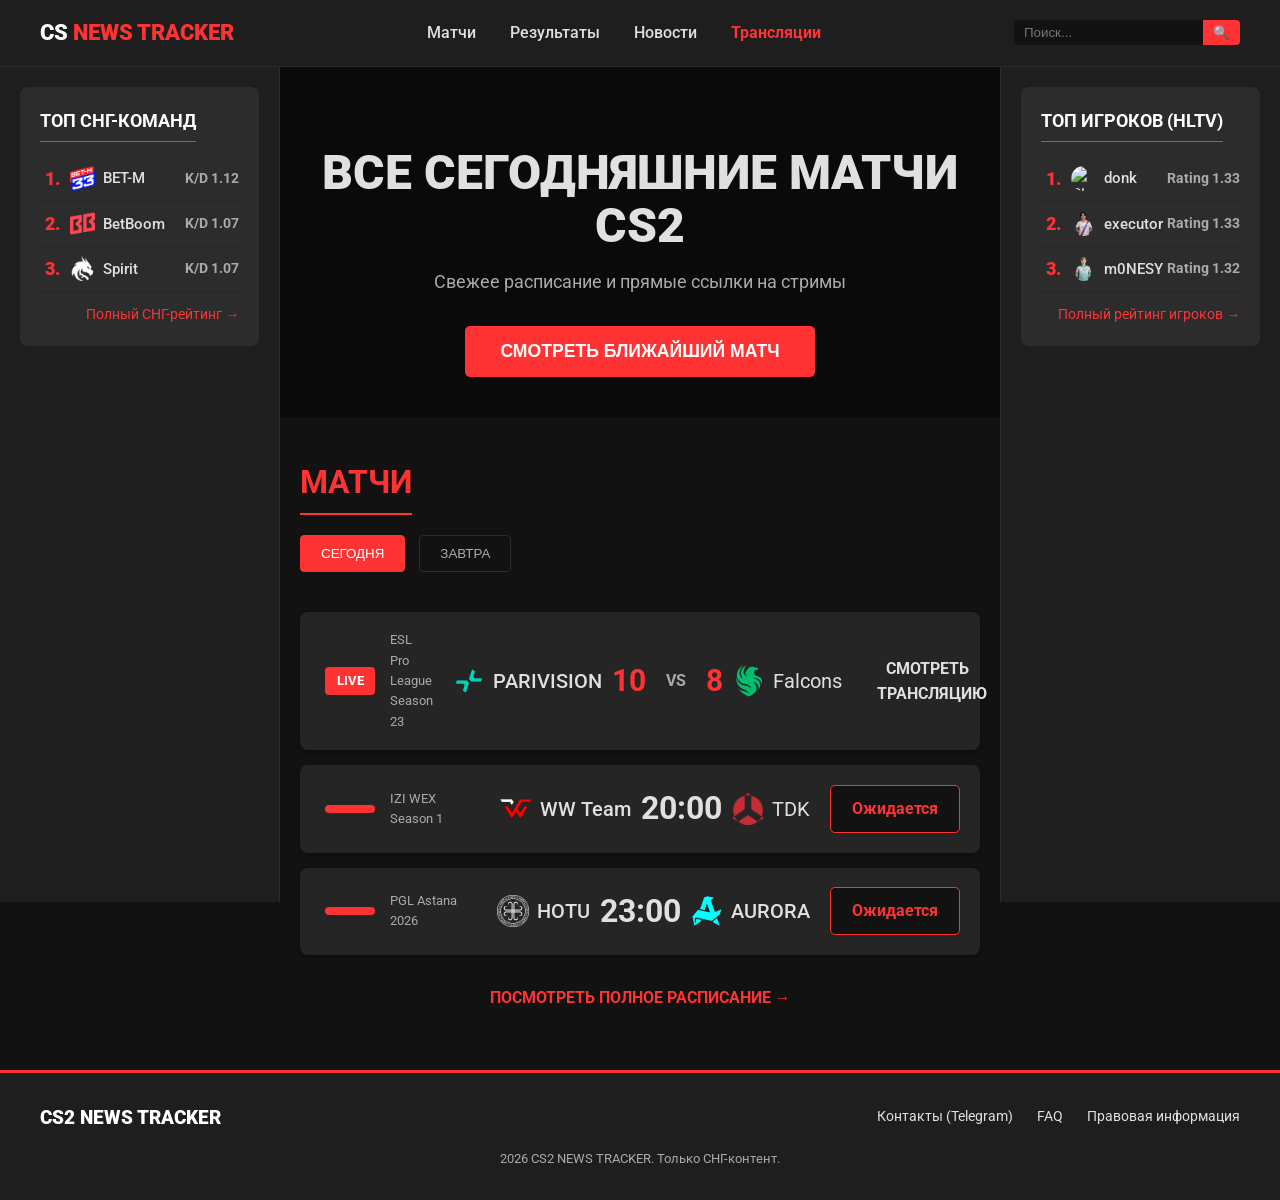
==== index/index.html @ f0ac33d7 "Add files via upload" ====
<!DOCTYPE html>
<html lang="ru">
<head>
    <meta charset="UTF-8">
    <meta name="viewport" content="width=device-width, initial-scale=1.0">
    <title>CS2 NEWS TRACKER | СНГ-Фокус</title>
    <link rel="stylesheet" type="text/css" href="../css/style.css">
    <link href="https://fonts.googleapis.com/css2?family=Roboto:wght@400;700;900&display=swap" rel="stylesheet">
</head>
<body>

    <header class="navbar">
	<a href="../index/index.html" class="logo">
	CS <span>NEWS TRACKER</span>
	</a>
		<nav>
            <a href="">Матчи</a>
            <a href="">Результаты</a>
            <a href="">Новости</a>
            <a href="" class="active">Трансляции</a>
        </nav>
        <div class="search-area">
            <input type="text" placeholder="Поиск..." class="search-input">
            <button class="search-btn">🔍</button>
        </div>
    </header>

    <div class="main-layout-container">
        <aside class="sidebar left-sidebar">
            <div class="stat-panel">
                <h3 class="panel-title">ТОП СНГ-КОМАНД</h3>
                <div class="panel-content">
                    <div class="ranking-item">
                        <span class="rank">1.</span>
                        <img src="../img/Team/33.png" class="stat-icon" alt="Team Logo">
                        <span class="stat-name">BET-M</span>
                        <span class="stat-value">K/D 1.12</span>
                    </div>
                    <div class="ranking-item">
                        <span class="rank">2.</span>
                        <img src="../img/Team/BB.png" class="stat-icon" alt="Team Logo">
                        <span class="stat-name">BetBoom</span>
                        <span class="stat-value">K/D 1.07</span>
                    </div>
                    <div class="ranking-item">
                        <span class="rank">3.</span>
                        <img src="../img/Team/Spirit.png" class="stat-icon" alt="Team Logo">
                        <span class="stat-name">Spirit</span>
                        <span class="stat-value">K/D 1.07</span>
                    </div>
                    <a href="../cis-ranking/cis-ranking.html" class="full-link">Полный СНГ-рейтинг →</a>
                </div>
            </div>
        </aside>

        <main class="center-content">

            <div class="hero-section">
                <div class="hero-content">
                    <h1 class="hero-title">
                        ВСЕ СЕГОДНЯШНИЕ МАТЧИ CS2 
                    </h1>
                    <p class="hero-subtitle">
                        Свежее расписание и прямые ссылки на стримы
                    </p>
                    <button class="cta-button" id="cta-main">
                        СМОТРЕТЬ БЛИЖАЙШИЙ МАТЧ
                    </button>
                </div>
            </div>

            <section class="matches-section">
                <h2>МАТЧИ</h2>
                <div class="tabs">
                    <button class="tab-button active" data-tab="today">СЕГОДНЯ</button>
                    <button class="tab-button" data-tab="tomorrow">ЗАВТРА</button>
                </div>
                <div id="matches-container">

				<div id="tab-today" class="tab-content">
				<div class="match-card live">
				<span class="live-badge">LIVE</span>
				<div class="match-time-info">
                <div class="tournament-name">ESL Pro League Season 23</div>
                <div class="match-time"></div>
				</div>
				<div class="teams">
                <div class="team team-a">
                    <img src="../img/Team/PV.png" class="team-icon" alt="PARIVISION Logo">
                    <span class="team-name">PARIVISION</span>
                </div>
                <div class="score">10</div>
                <div class="vs-divider">VS</div>
                <div class="score">8</div>
                <div class="team team-b">
                    <img src="../img/Team/Falcons.png" class="team-icon" alt="Falcons Logo">
                    <span class="team-name-b">Falcons</span>
                </div>
            </div>
            <a href="" target="_blank" class="watch-link">СМОТРЕТЬ ТРАНСЛЯЦИЮ</a>
        </div>

        <div class="match-card upcoming">
            <span class="live-badge"></span>
            <div class="match-time-info">
                <div class="tournament-name">IZI WEX Season 1</div>
            </div>
            <div class="teams">
                <div class="team team-a">
                    <img src="../img/Team/WW.png" class="team-icon" alt="WW Team Logo">
                    <span class="team-name">WW Team</span>
                </div>
                <div class="live-time">20:00</div>
                <div class="team team-b">
                    <img src="../img/Team/TDK.png" class="team-icon" alt="TDK Logo">
                    <span class="team-name-b">TDK</span>
                </div>
            </div>
            <a href="" target="_blank" class="watch-link grey-link">Ожидается</a>
        </div>

        <div class="match-card upcoming">
            <span class="live-badge"></span>
            <div class="match-time-info">
                <div class="tournament-name">PGL Astana 2026</div>
            </div>
            <div class="teams">
                <div class="team team-a">
                    <img src="../img/Team/HOTU.png" class="team-icon" alt="HOTU Logo">
                    <span class="team-name">HOTU</span>
                </div>
                <div class="live-time">23:00</div>
                <div class="team team-b">
                    <img src="../img/Team/Aurora.png" class="team-icon" alt="AURORA Logo">
                    <span class="team-name">AURORA</span>
                </div>
            </div>
            <a href="" target="_blank" class="watch-link grey-link">Ожидается</a>
        </div>
    </div>

    <div id="tab-tomorrow" class="tab-content" style="display: none;">
        <div class="match-card upcoming">
            <span class="live-badge"></span>
            <div class="match-time-info">
                <div class="tournament-name">IEM Atlanta 2026</div>
            </div>
            <div class="teams">
                <div class="team team-a">
                    <img src="../img/Team/Nemesis.png" class="team-icon" alt="Nemesis Logo">
                    <span class="team-name">Nemesis</span>
                </div>
                <div class="live-time">14:00</div>
                <div class="team team-b">
                    <img src="../img/Team/Fnatic.png" class="team-icon" alt="Fnatic Logo">
                    <span class="team-name-b">Fnatic</span>
                </div>
            </div>
            <a href="" target="_blank" class="watch-link grey-link">Ожидается</a>
        </div>
		<div class="match-card upcoming">
            <span class="live-badge"></span>
            <div class="match-time-info">
                <div class="tournament-name">PGL Astana 2026</div>
            </div>
            <div class="teams">
                <div class="team team-a">
                    <img src="../img/Team/Spirit.png" class="team-icon" alt="Spirit Logo">
                    <span class="team-name">Team Spirit</span>
                </div>
                <div class="live-time">18:00</div>
                <div class="team team-b">
                    <img src="../img/Team/Vitality.png" class="team-icon" alt="Vitality Logo">
                    <span class="team-name-b">Team Vitality</span>
                </div>
            </div>
            <a href="" target="_blank" class="watch-link grey-link">Ожидается</a>
        </div>
    </div>
    </div>  
                <div class="full-schedule-link">
                    <a href="">ПОСМОТРЕТЬ ПОЛНОЕ РАСПИСАНИЕ →</a>
                </div>
            </section>
        </main>

        <aside class="sidebar right-sidebar">
            <div class="stat-panel">
                <h3 class="panel-title">ТОП ИГРОКОВ (HLTV)</h3>
                <div class="panel-content">
                    <div class="ranking-item player-item">
                        <span class="rank">1.</span>
                        <img src="../img/Players/donk.png" class="stat-icon player-icon" alt="Player Avatar">
                        <span class="stat-name">donk</span>
                        <span class="stat-value">Rating 1.33</span>
                    </div>
                    <div class="ranking-item player-item">
                        <span class="rank">2.</span>
                        <img src="../img/Players/executor.png" class="stat-icon player-icon" alt="Player Avatar">
                        <span class="stat-name">executor</span>
                        <span class="stat-value">Rating 1.33</span>
                    </div>
                     <div class="ranking-item player-item">
                        <span class="rank">3.</span>
                        <img src="../img/Players/Monesy.png" class="stat-icon player-icon" alt="Player Avatar">
                        <span class="stat-name">m0NESY</span>
                        <span class="stat-value">Rating 1.32</span>
                    </div>
                    <a href="../player-ranking/player-ranking.html" class="full-link">Полный рейтинг игроков →</a>
                </div>
            </div>
        </aside>
        
    </div>

    <footer class="footer">
        <div class="footer-content">
            <div class="footer-brand">CS2 NEWS TRACKER</div>
            <div class="footer-links">
                <a href="https://t.me/cs3news">Контакты (Telegram)</a>
                <a href="">FAQ</a>
                <a href="">Правовая информация</a>
            </div>
        </div>
        <p class="copyright">2026 CS2 NEWS TRACKER. Только СНГ-контент.</p>
    </footer>
<script>
    document.addEventListener('DOMContentLoaded', () => {
        const buttons = document.querySelectorAll('.tab-button');
        const contents = document.querySelectorAll('.tab-content');

        function showTab(tabId) {
            contents.forEach(content => {
                content.style.display = 'none';
                content.classList.remove('active');
            });
            const selectedTab = document.getElementById(tabId);
            if (selectedTab) {
                selectedTab.style.display = 'flex';
                selectedTab.classList.add('active');
            }
        }

        buttons.forEach(button => {
            button.addEventListener('click', () => {
                buttons.forEach(btn => btn.classList.remove('active'));
                button.classList.add('active');

                const targetTabId = button.getAttribute('data-tab');
                showTab('tab-' + targetTabId);
            });
        });

        const activeButton = document.querySelector('.tab-button.active');
        if (activeButton) {
            const initialTabId = activeButton.getAttribute('data-tab');
            showTab('tab-' + initialTabId);
        } else {
            showTab('tab-today');
        }
    });
</script>
</body>

</html>
---- css/style.css ----
:root {
    --color-dark-bg: #121212;
    --color-mid-dark: #1E1E1E;
    --color-light-bg: #2C2C2C;
    --color-card-bg: #252525;
    --color-red: #FF3333; 
    --color-text: #E0E0E0;
    --color-light-text: #AAAAAA;
    --sidebar-width: 280px;
}

* {
    margin: 0;
    padding: 0;
    box-sizing: border-box;
}

body {
    font-family: 'Roboto', sans-serif;
    background-color: var(--color-dark-bg);
    color: var(--color-text);
    line-height: 1.6;
}

a {
    text-decoration: none;
    color: var(--color-text);
    transition: color 0.3s;
}
.logo {
    font-size: 1.4em;
    font-weight: 900;
    text-decoration: none;
    color: white;
    transition: color 0.3s ease;
}

.logo span {
    color: var(--color-red);
    transition: color 0.3s ease;
}

.logo:hover {
    color: var(--color-red);
}

.logo:hover span {
    color: white;
}

a:hover {
    color: var(--color-red);
}

.navbar {
    display: flex;
    justify-content: space-between;
    align-items: center;
    padding: 15px 40px;
    background-color: var(--color-mid-dark);
    border-bottom: 1px solid var(--color-light-bg);
    position: sticky;
    top: 0;
    z-index: 100;
}
.navbar nav a { margin: 0 15px; font-weight: 500; }
.navbar nav a.active { color: var(--color-red); font-weight: 700; }
.search-area { display: flex; }
.search-input { padding: 5px 10px; border: none; background-color: var(--color-dark-bg); color: var(--color-text); border-radius: 4px 0 0 4px; }
.search-btn { background-color: var(--color-red); color: white; border: none; padding: 5px 10px; cursor: pointer; border-radius: 0 4px 4px 0; }

.main-layout-container {
    display: grid;
    grid-template-columns: var(--sidebar-width) 1fr var(--sidebar-width);
    gap: 0;
    min-height: calc(100vh - 120px);
}

.center-content {
    overflow-x: hidden;
}

.sidebar {
    padding: 20px 20px;
    background-color: var(--color-mid-dark);
    position: sticky;
    top: 65px;
    height: calc(100vh - 65px);
    overflow-y: auto;
}

.left-sidebar {
    border-right: 1px solid var(--color-light-bg);
}

.right-sidebar {
    border-left: 1px solid var(--color-light-bg);
}

.hero-section {
    height: 350px;
    display: flex;
    align-items: center;
    justify-content: center;
    text-align: center;
    padding: 40px 20px 0 20px;
    background-color: #0a0a0a; 
}
.hero-title { font-size: 3em; text-transform: uppercase; font-weight: 900; margin-bottom: 15px; line-height: 1.1; }
.hero-subtitle { font-size: 1.1em; color: var(--color-light-text); margin-bottom: 30px; }
.cta-button { background-color: var(--color-red); color: white; border: none; padding: 15px 35px; font-size: 1.1em; font-weight: 700; cursor: pointer; border-radius: 5px; transition: background-color 0.3s, transform 0.2s; }
.cta-button:hover { background-color: #FF0000; transform: scale(1.02); }

.matches-section {
    padding: 40px 20px 60px 20px;
    background-color: var(--color-dark-bg);
}

.matches-section h2 {
    font-size: 2em;
    margin-bottom: 20px;
    color: var(--color-red);
    border-bottom: 2px solid var(--color-red);
    display: inline-block;
    padding-bottom: 5px;
}

.tabs { margin-bottom: 20px; }
.tab-button { background: none; border: 1px solid var(--color-light-bg); color: var(--color-light-text); padding: 10px 20px; cursor: pointer; margin-right: 10px; border-radius: 4px; transition: all 0.3s; }
.tab-button.active { background-color: var(--color-red); color: white; border-color: var(--color-red); }

#matches-container {
    display: flex;
    flex-direction: column;
    gap: 15px;
}

.match-card {
    padding: 18px 20px;
    border-radius: 8px;
    border-left: 5px solid transparent;
    display: flex;
    align-items: center;
    justify-content: space-between;
    box-shadow: 0 2px 5px rgba(0, 0, 0, 0.3);
	background-color: var(--color-card-bg);
}
.match-card.live { border-left-color; }
.match-time-info { flex-basis: 18%; text-align: left; }
.tournament-name { font-size: 0.8em; color: var(--color-light-text); }
.live-time { font-size: 2em; font-weight: 700; }

.teams {
    flex-grow: 1;
    display: flex;
    align-items: center;
    justify-content: space-between;
    gap: 10px;
    padding: 0 20px;
}

.team { display: flex; align-items: center; flex: 1 1 40%; font-size: 20px }
.team-icon { width: 32px; height: auto; margin-right: 8px; flex-grow: 0;}
.team-icon-panel { width: 30px; height: auto; margin-right: 8px;}
.team-name { font-weight: 500; white-space: nowrap; overflow: hidden; text-overflow: ellipsis; }
.team-b { justify-content: center; }

.score { font-weight: 700; font-size: 30px; color: var(--color-red); }
.vs-divider { font-weight: 700; color: var(--color-light-text); padding: 0 10px; }

.watch-link {
    padding: 10px 15px;
    border-radius: 5px;
    font-weight: 700;
    text-align: center;
    flex-basis: 20%;
    min-width: 130px;
}

.match-card.live .live-time { color: var(color-red); }
.match-card.upcoming .watch-link { background-color: var(--color-dark-bg); border: 1px solid var(--color-red); color: var(--color-red); }

.live-badge {
    background-color: var(--color-red);
    color: white;
    padding: 4px 8px;
    border-radius: 4px;
    font-size: 0.8em;
    font-weight: 700;
    margin-right: 15px;
    min-width: 50px;
    text-align: center;
}

.full-schedule-link {
    text-align: center;
    margin-top: 30px;
}
.full-schedule-link a {
    color: var(--color-red);
    font-weight: 700;
}

.tab-content {
    display: none;
    flex-direction: column;
    gap: 15px;
    margin-top: 20px;
}

.tab-content.active {
    display: flex;
}

.stat-panel {
    background-color: var(--color-light-bg);
    padding: 20px;
    border-radius: 8px;
    margin-bottom: 30px;
}

.panel-title {
    font-size: 1.1em;
    color: white;
    margin-bottom: 15px;
    padding-bottom: 5px;
    border-bottom: 1px solid var(--color-red);
    display: inline-block;
}

.ranking-item {
    display: flex;
    align-items: center;
    padding: 8px 0;
    border-bottom: 1px dotted var(--color-mid-dark);
    transition: background-color 0.3s;
}

.ranking-item:last-child {
    border-bottom: none;
}

.ranking-item:hover {
    background-color: #383838;
}

.rank {
    font-weight: 900;
    color: var(--color-red);
    margin-right: 10px;
    flex-basis: 20px;
    text-align: right;
    font-size: 1.1em;
}

.stat-icon {
    width: 25px;
    height: 25px;
    border-radius: 4px;
    margin-right: 8px;
}

.icon-top {
	width: 25px;
    height: 25px;
}

.player-icon {
    border-radius: 100%; 
}

.stat-name {
    flex-grow: 1;
    font-weight: 500;
    font-size: 0.95em;
}

.stat-value {
    font-size: 0.9em;
    color: var(--color-light-text);
    font-weight: 700;
}

.full-link {
    display: block;
    text-align: right;
    padding-top: 12px;
    font-size: 0.85em;
    color: var(--color-red);
}

.footer {
    background-color: var(--color-mid-dark);
    padding: 30px 40px;
    color: var(--color-light-text);
    border-top: 3px solid var(--color-red);
}
.footer-content { display: flex; justify-content: space-between; max-width: 1200px; margin: 0 auto 15px; }
.footer-brand { font-weight: 900; font-size: 1.2em; color: white; }
.footer-links a { margin-left: 20px; font-size: 0.9em; }
.copyright { text-align: center; font-size: 0.8em; }

.full-ranking-table {
    width: 100%;
    border-collapse: collapse;
}

.full-ranking-table th,
.full-ranking-table td {
    padding: 12px 15px;
    text-align: left;
    border-bottom: 1px solid var(--color-mid-dark);
    vertical-align: middle;
}

.full-ranking-table th {
    background-color: var(--color-light-bg);
    color: white;
    font-weight: 700;
    text-transform: uppercase;
    font-size: 0.9em;
}

.full-ranking-table td.rank {
    font-weight: 900;
    color: var(--color-red);
    flex-basis: 30px;
    text-align: center;
}

.full-ranking-table td.team-name-row,
.full-ranking-table td.player-name-row {
    display: flex;
    align-items: center;
    flex-wrap: nowrap;
}

.full-ranking-table .team-icon,
.full-ranking-table .player-icon {
    margin-right: 10px;
    width: 30px;
    height: 30px;
    object-fit: cover;
	flex-grow: 0;
}

.full-ranking-table .player-icon {
    border-radius: 50%;
}

.full-ranking-table .team-name-cell {
    font-weight: 500;
}

.full-ranking-table tbody tr:hover {
    background-color: var(--color-light-bg);
}

.ranking-table th,
.ranking-table td {
    padding: 12px 15px;
    text-align: left;
    border-bottom: 1px solid var(--color-mid-dark);
    vertical-align: middle;
}

.ranking-table th {
    background-color: var(--color-light-bg);
    color: white;
    font-weight: 700;
    text-transform: uppercase;
    font-size: 0.9em;
}

.ranking-table td.rank {
    font-weight: 900;
    color: var(--color-red);
    flex-basis: 30px;
    text-align: center;
}

.ranking-table .team-name-row,
.ranking-table .player-name-row {
    display: flex;
    align-items: center;
    flex-wrap: nowrap;
}

.ranking-table .team-icon,
.ranking-table .player-icon {
    margin-right: 10px;
    width: 30px;
    height: 30px;
    object-fit: cover;
}

.ranking-table .player-icon {
    border-radius: 50%;
}

.ranking-table .team-name-cell {
    font-weight: 500;
}

.ranking-table tbody tr:hover {
    background-color: var(--color-light-bg);
}


.sidebar-matches-section { 
    background-color: var(--color-mid-dark);
    padding: 15px; 
    border-radius: 5px;
    margin-bottom: 20px;
    border: 1px solid var(--color-light-bg);
}

.sidebar-matches-section .panel-title {
    font-size: 16px;
    color: white;
    margin-bottom: 10px;
    padding-bottom: 5px;
    border-bottom: 1px solid var(--color-red);
    display: inline-block;
}

.sidebar-matches-section .tabs {
    display: flex;
    justify-content: space-between;
    margin-bottom: 15px;
    border-bottom: 1px solid #3a4046;
}

.sidebar-matches-section .tab-button {
    flex-grow: 1;
    padding: 8px 0;
    background: none;
    border: none;
    color: var(--color-light-text);
    font-size: 13px;
    cursor: pointer;
    transition: color 0.3s ease;
    text-align: center;
}

.sidebar-matches-section .tab-button.active {
    color: #ffffff;
    font-weight: bold;
    border-bottom: 2px solid var(--color-red);
}

.sidebar-matches-section .tab-content {
    display: flex;
    flex-direction: column;
    gap: 8px;
    max-height: 400px;
    overflow-y: auto;
    padding-right: 5px;
}

.sidebar-matches-section .match-card {
    padding: 8px 10px;
    border-radius: 5px;
    border-left: 3px solid transparent;
    background-color: var(--color-card-bg);
    display: flex;
    flex-direction: column;
    align-items: center;
    width: 100%;
    box-shadow: none;
}

.sidebar-matches-section .match-card.live { border-left-color: var(--color-red); }

.sidebar-matches-section .match-time-info {
    margin-bottom: 5px;
    width: 100%;
    text-align: center;
}

.sidebar-matches-section .tournament-name {
    font-size: 10px; 
    color: var(--color-light-text);
    white-space: nowrap;
    overflow: hidden;
    text-overflow: ellipsis;
}

.sidebar-matches-section .teams {
    display: flex;
    align-items: center;
    justify-content: space-between;
    width: 100%;
    margin: 4px 0;
    gap: 5px;
}

.sidebar-matches-section .team {
    display: flex;
    align-items: center;
    gap: 4px;
    flex: 1 1 auto;
    min-width: 0;
    overflow: hidden;
}

.sidebar-matches-section .team-icon {
    width: 18px;
    height: 18px;
    flex-shrink: 0;
}

.sidebar-matches-section .team-name {
    font-size: 11px;
    font-weight: 500;
    white-space: nowrap;
    overflow: hidden;
    text-overflow: ellipsis; 
}

.sidebar-matches-section .team.team-b {
    justify-content: flex-end;
    flex-direction: row-reverse;
}

.sidebar-matches-section .score,
.sidebar-matches-section .vs-divider,
.sidebar-matches-section .live-time {
    font-size: 14px;
    font-weight: 700;
    flex-shrink: 0;
    padding: 0 2px;
}

.sidebar-matches-section .score { color: var(--color-red); }
.sidebar-matches-section .vs-divider { color: var(--color-light-text); }

.sidebar-matches-section .watch-link {
    display: block;
    width: 100%;
    text-align: center;
    padding: 4px 8px;
    border-radius: 3px;
    font-size: 10px;
    margin-top: 5px;
    border: 1px solid var(--color-red);
    background-color: transparent;
    color: var(--color-red);
    transition: background-color 0.3s, color 0.3s;
}



.sidebar-matches-section .watch-link.grey-link {
    background-color: var(--color-light-bg);
    border-color: var(--color-light-bg);
    color: var(--color-light-text);
    cursor: default;
}

.sidebar-matches-section .watch-link.grey-link:hover {
    background-color: var(--color-light-bg);
    color: var(--color-light-text);
}


.sidebar-matches-section .live-badge {
    background-color: var(--color-red);
    color: white;
    padding: 2px 5px;
    border-radius: 3px;
    font-size: 9px;
    font-weight: 700;
    margin-bottom: 5px;
    display: inline-block; 
}

.page-header {
    padding: 40px 20px;
    background-color: #0a0a0a;
    text-align: center;
}
.page-header h1 {
    font-size: 2.5em;
    text-transform: uppercase;
    font-weight: 900;
    margin-bottom: 15px;
    line-height: 1.1;
    color: var(--color-red);
}
.page-header p {
    font-size: 1.1em;
    color: var(--color-light-text);
}

.player-ranking-table-screenshot {
    width: 100%;
    border-collapse: collapse;
    border-radius: 15px;
    overflow: hidden;
}

.player-ranking-table-screenshot th,
.player-ranking-table-screenshot td {
    padding: 12px 15px;
    text-align: left;
    vertical-align: middle;
    font-size: 14px;
    color: var(--color-text);
    border-bottom: 1px solid var(--color-light-bg);
	border-right: 1px solid var(--color-light-bg);
}

.player-ranking-table-screenshot thead th {
    background-color: var(--color-light-bg);
    color: white;
    font-weight: 700;
    text-transform: uppercase;
    font-size: 12px;
    letter-spacing: 0.5px;
    border-bottom: 2px solid var(--color-red);
}

.player-ranking-table-screenshot tbody tr:hover {
    background-color: var(--color-light-bg);
}

.player-ranking-table-screenshot td.rank {
    font-weight: 900;
    color: var(--color-red);
    width: 40px;
    text-align: center;
    padding-left: 10px;
}

.player-ranking-table-screenshot td.player-name-cell {
    display: table-cell;
    align-items: center;
    gap: 10px;
    flex-grow: 1;
    min-width: 150px;
    white-space: nowrap;
}

.player-ranking-table-screenshot td.player-name-cell .flag-icon {
    width: 26px;
    height: 16px;
    object-fit: cover;
}

.player-ranking-table-screenshot td.player-name-cell .player-name {
	font-weight: 900;
}

.player-ranking-table-screenshot td.team-logo-cell {
    width: 40px;
    text-align: center;
    flex-grow: 0;
    flex-shrink: 0;
}

.player-ranking-table-screenshot td.team-logo-cell .team-icon {
    width: 28px;
	flex-grow: 0;
    height: 28px;
    vertical-align: middle;
}

.player-ranking-table-screenshot th:not(.rank):not(.player-name-cell-header):not(.team-logo-cell-header) {
    flex-grow: 1;
    flex-basis: 0;
    min-width: 50px;
}

.player-ranking-table-screenshot td{
    font-size: 13px;
    color: var(--color-light-text);
}

.player-ranking-table-screenshot td.player-name-cell .player-name {
    color: var(--color-text);
}

.player-ranking-table-screenshot .positive-value {
    color: #32CD32;
}

.player-ranking-table-screenshot .neytral-value {
    color: var(--color-light-gray);
}

.player-ranking-table-screenshot .negative-value {
    color: var(--color-red);
}

.player-ranking-table-screenshot{
    font-weight: 700;
}
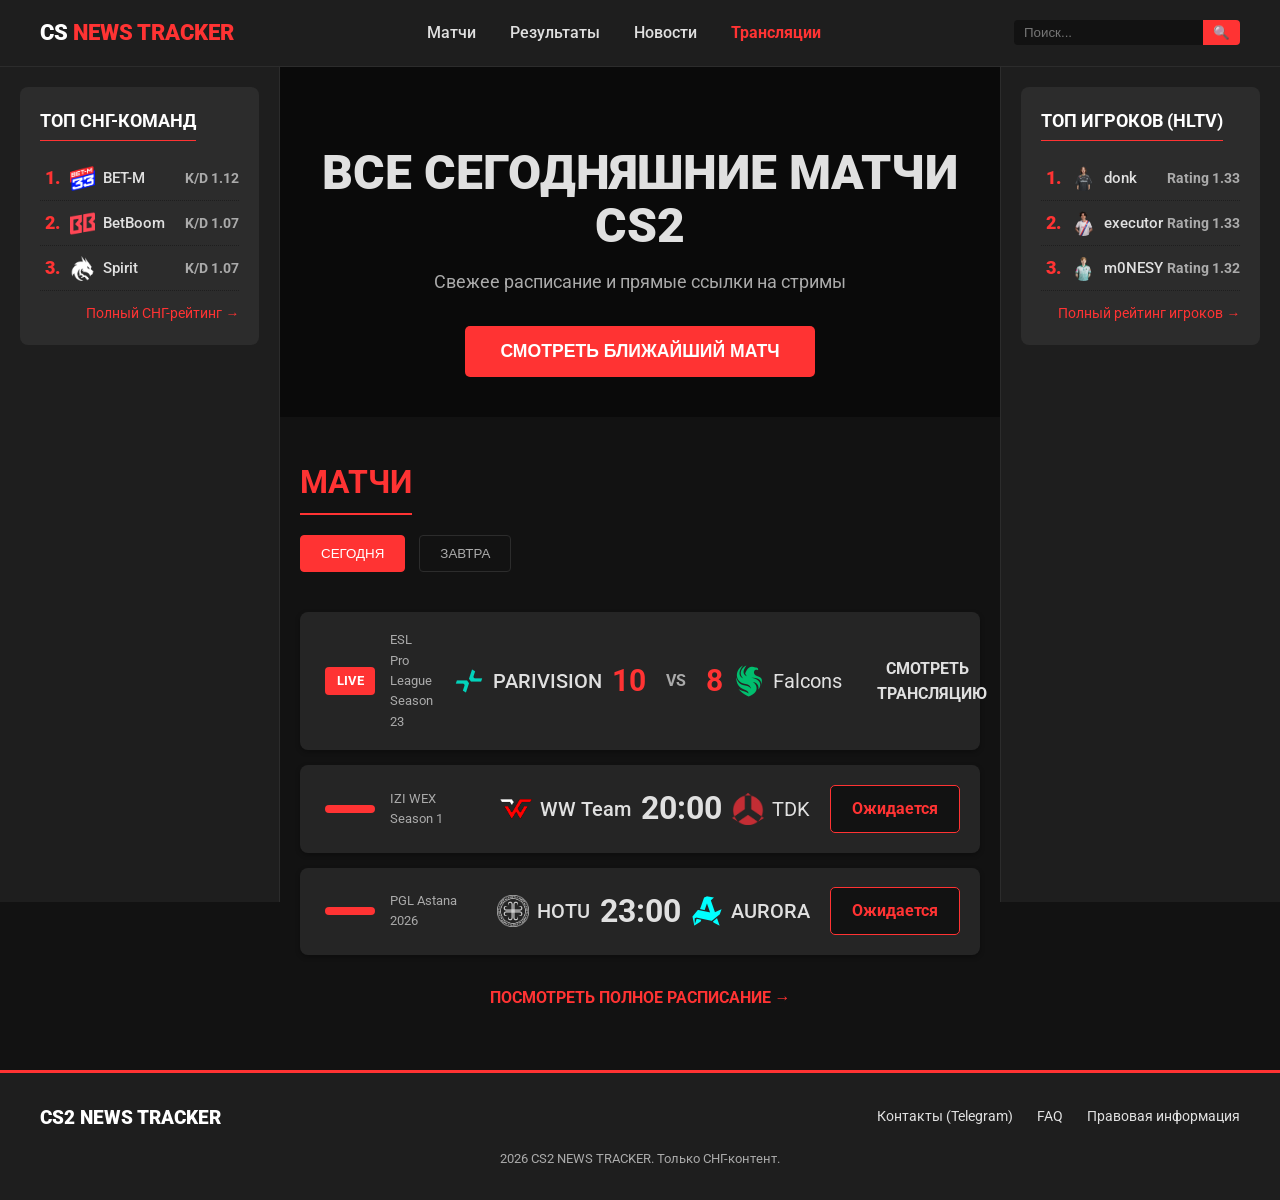
==== commit 95970ec7: "index.html" ====
--- a/index/index.html
+++ b/index/index.html
@@ -190,7 +190,7 @@
                 <div class="panel-content">
                     <div class="ranking-item player-item">
                         <span class="rank">1.</span>
-                        <img src="../img/Players/donk.png" class="stat-icon player-icon" alt="Player Avatar">
+                        <img src="../img/Players/Donk.png" class="stat-icon player-icon" alt="Player Avatar">
                         <span class="stat-name">donk</span>
                         <span class="stat-value">Rating 1.33</span>
                     </div>
